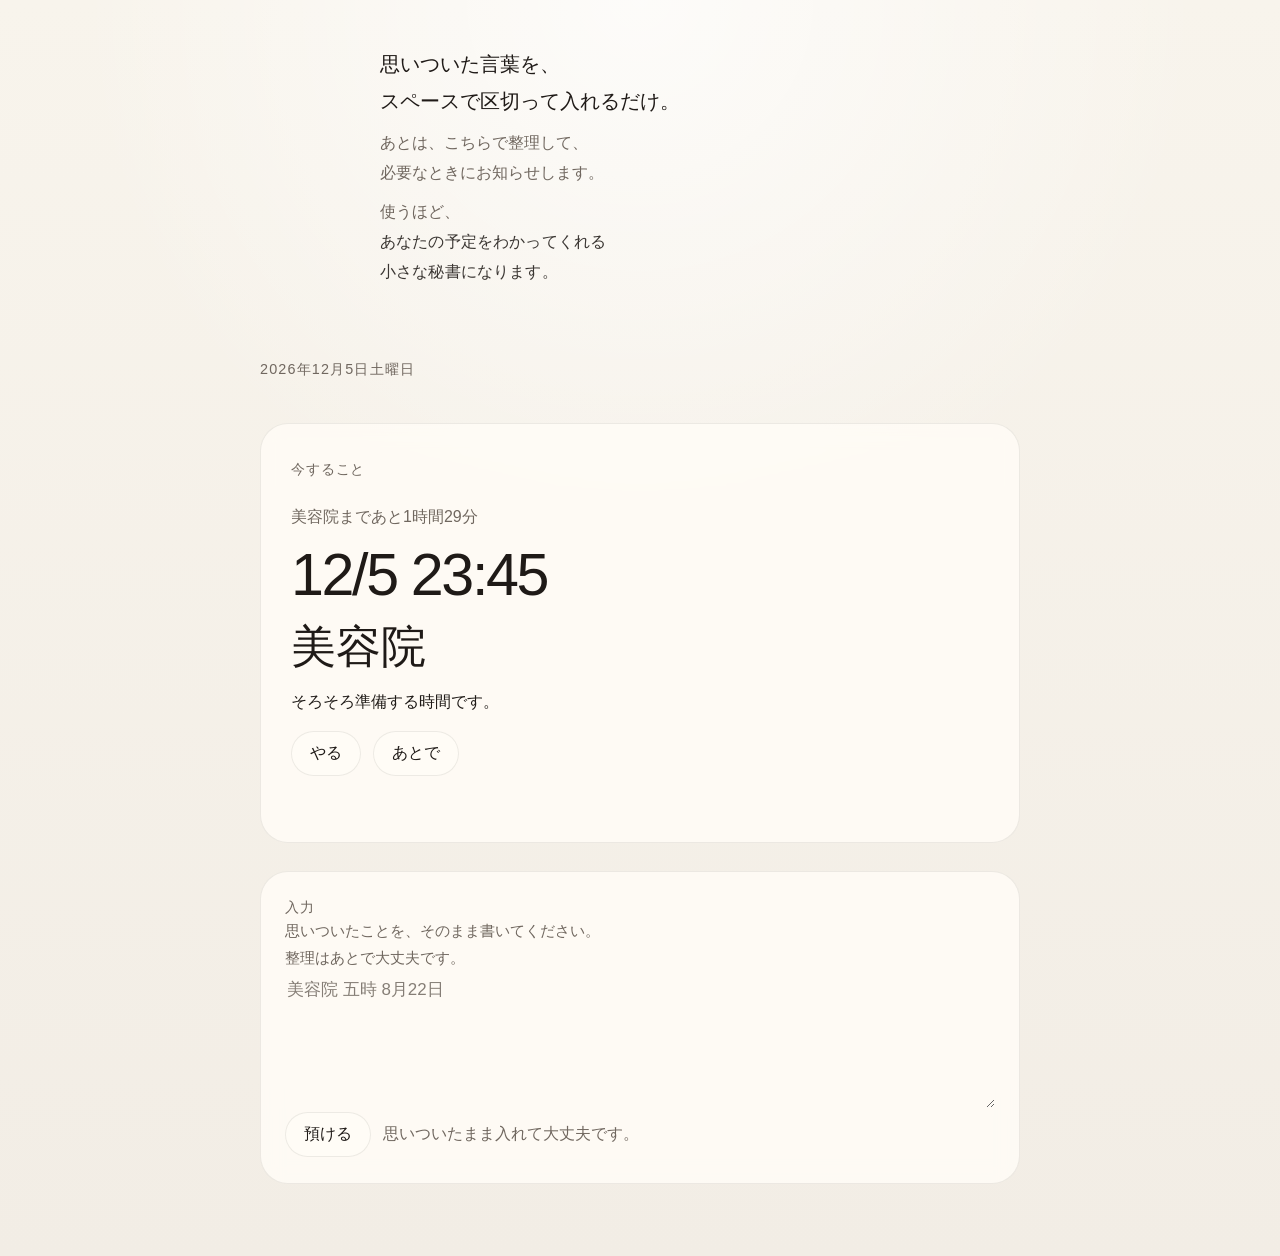
==== index.html @ 984e9892 "8/19todoapp1" ====
<!doctype html>
<html lang="ja">
  <head>
    <meta charset="UTF-8" />
    <meta name="viewport" content="width=device-width, initial-scale=1.0" />
    <title>Quiet Todo</title>
    <link rel="stylesheet" href="/style.css" />
  </head>
  <body>
    <div class="app-shell">
      <section id="hero-intro" class="hero-intro hero-intro-standalone"></section>

      <header class="top-date" id="top-date"></header>

      <main class="layout">
        <section class="hero" aria-labelledby="hero-heading">
          <p class="eyebrow" id="hero-heading">今すること</p>
          <div id="focus-card" class="focus-card"></div>
          <button id="later-toggle" class="subtle-link" type="button"></button>
        </section>

        <section class="panel input-panel" aria-labelledby="input-heading">
          <p class="eyebrow" id="input-heading">入力</p>
          <div id="input-guide" class="inline-guide"></div>
          <label class="sr-only" for="quick-input">Todo入力</label>
          <textarea
            id="quick-input"
            class="quiet-input"
            rows="4"
            placeholder="美容院 五時 8月22日"
          ></textarea>
          <div class="input-actions">
            <button id="create-task" class="text-button" type="button">預ける</button>
            <p class="subtle-status" id="input-status">思いついたまま入れて大丈夫です。</p>
          </div>
        </section>

        <section class="panel choice-panel is-hidden" id="choice-panel" aria-labelledby="choice-heading">
          <p class="eyebrow" id="choice-heading">どう扱いますか</p>
          <div id="choice-card" class="choice-card"></div>
        </section>

        <section class="panel later-panel is-hidden" id="later-panel" aria-labelledby="later-heading">
          <p class="eyebrow" id="later-heading">あとで見るもの</p>
          <div id="later-list" class="later-list"></div>
        </section>
      </main>
    </div>

    <template id="focus-template">
      <article class="task-card">
        <p class="task-kicker"></p>
        <div class="task-time"></div>
        <h1 class="task-title"></h1>
        <p class="task-copy"></p>
        <p class="inline-guide is-soft is-hidden"></p>
        <div class="task-actions"></div>
      </article>
    </template>

    <template id="choice-template">
      <article class="choice-item">
        <p class="task-kicker">新しく預かったこと</p>
        <h2 class="choice-title"></h2>
        <p class="task-copy"></p>
        <div class="inline-guide is-soft is-hidden" id="choice-guide"></div>
        <div class="task-actions">
          <button class="text-button" data-choice="now" type="button">今</button>
          <button class="text-button" data-choice="later" type="button">あとで</button>
          <button class="text-button" data-choice="soon" type="button">1分後に再表示</button>
        </div>
      </article>
    </template>

    <template id="later-item-template">
      <article class="later-item">
        <div>
          <p class="task-kicker"></p>
          <h2 class="later-title"></h2>
          <p class="record-meta"></p>
        </div>
        <button class="text-button" data-action="show-now" type="button">今見る</button>
      </article>
    </template>

    <script src="/app.js"></script>
  </body>
</html>
---- style.css ----
:root {
  --bg: #f5f1e9;
  --panel: rgba(255, 252, 246, 0.86);
  --panel-strong: rgba(255, 252, 246, 0.96);
  --text: #1f1a17;
  --muted: #70675f;
  --line: rgba(31, 26, 23, 0.08);
  --line-strong: rgba(31, 26, 23, 0.16);
  --danger: #8f5648;
  --radius: 28px;
  --content-width: 760px;
}

* {
  box-sizing: border-box;
}

html,
body {
  margin: 0;
  min-height: 100%;
  font-family: "Hiragino Sans", "Yu Gothic", "Noto Sans JP", sans-serif;
  background:
    radial-gradient(circle at top, rgba(255, 255, 255, 0.72), transparent 40%),
    linear-gradient(180deg, #f8f4ec 0%, #f2ede5 100%);
  color: var(--text);
}

body {
  display: flex;
  justify-content: center;
}

.app-shell {
  width: min(100%, 980px);
  padding: 28px 20px 72px;
}

.hero-intro-standalone {
  width: min(100%, 520px);
  margin: 18px auto 72px;
  justify-self: start;
}

.top-date {
  width: min(100%, var(--content-width));
  margin: 0 auto 44px;
  color: var(--muted);
  font-size: 0.9rem;
  letter-spacing: 0.08em;
}

.layout {
  width: min(100%, var(--content-width));
  margin: 0 auto;
  display: grid;
  gap: 28px;
}

.hero,
.panel {
  background: var(--panel);
  border: 1px solid var(--line);
  border-radius: var(--radius);
  backdrop-filter: blur(10px);
}

.hero {
  padding: 36px 30px 28px;
  min-height: 420px;
  display: grid;
  align-content: start;
  gap: 24px;
}

.panel {
  padding: 26px 24px;
}

.eyebrow {
  margin: 0;
  color: var(--muted);
  font-size: 0.88rem;
  letter-spacing: 0.06em;
}

.hero-intro {
  display: grid;
  gap: 8px;
  padding: 0;
}

.hero-intro p {
  margin: 0;
}

.hero-intro-main {
  font-size: clamp(1.05rem, 2.3vw, 1.28rem);
  line-height: 1.8;
}

.hero-intro-sub {
  color: var(--muted);
  line-height: 1.9;
  max-width: 30ch;
}

.hero-intro-emphasis {
  display: inline-block;
  color: rgba(31, 26, 23, 0.88);
  font-weight: 500;
  letter-spacing: 0.01em;
}

.focus-card,
.choice-card,
.later-list {
  display: grid;
  gap: 16px;
}

.task-card,
.choice-item,
.later-item {
  display: grid;
  gap: 14px;
}

.task-kicker,
.record-meta,
.subtle-status,
.inline-guide,
.subtle-link {
  margin: 0;
  color: var(--muted);
  line-height: 1.8;
}

.task-time {
  font-size: clamp(2.1rem, 7vw, 3.7rem);
  line-height: 1;
  letter-spacing: -0.04em;
}

.task-title,
.choice-title,
.later-title {
  margin: 0;
  font-weight: 500;
  line-height: 1.22;
}

.task-title {
  font-size: clamp(1.9rem, 5vw, 2.8rem);
}

.choice-title,
.later-title {
  font-size: 1.2rem;
}

.task-copy {
  margin: 0;
  line-height: 1.85;
  color: var(--text);
}

.inline-guide {
  font-size: 0.95rem;
}

.inline-guide.is-soft {
  color: var(--muted);
}

.task-actions,
.input-actions {
  display: flex;
  gap: 12px;
  flex-wrap: wrap;
  align-items: center;
}

.text-button,
.subtle-link {
  appearance: none;
  border: 1px solid var(--line);
  background: var(--panel-strong);
  color: var(--text);
  border-radius: 999px;
  padding: 11px 18px;
  font: inherit;
}

.text-button:hover,
.subtle-link:hover {
  border-color: var(--line-strong);
}

.subtle-link {
  justify-self: start;
  padding-inline: 0;
  border: none;
  background: transparent;
}

.quiet-input {
  width: 100%;
  min-height: 128px;
  resize: vertical;
  border: none;
  background: transparent;
  color: var(--text);
  font: inherit;
  font-size: 1.06rem;
  line-height: 1.95;
  outline: none;
}

.quiet-input::placeholder {
  color: rgba(112, 103, 95, 0.85);
}

.later-item + .later-item {
  border-top: 1px solid var(--line);
  padding-top: 18px;
}

.is-hidden {
  display: none;
}

.is-danger {
  color: var(--danger);
}

.sr-only {
  position: absolute;
  width: 1px;
  height: 1px;
  padding: 0;
  margin: -1px;
  overflow: hidden;
  clip: rect(0, 0, 0, 0);
  white-space: nowrap;
  border: 0;
}

@media (max-width: 640px) {
  .app-shell {
    padding-inline: 14px;
  }

  .hero-intro-standalone {
    margin: 12px auto 56px;
    width: min(100%, 420px);
  }

  .hero {
    min-height: 360px;
    padding: 28px 22px 24px;
  }

  .panel {
    padding: 22px 18px;
  }
}
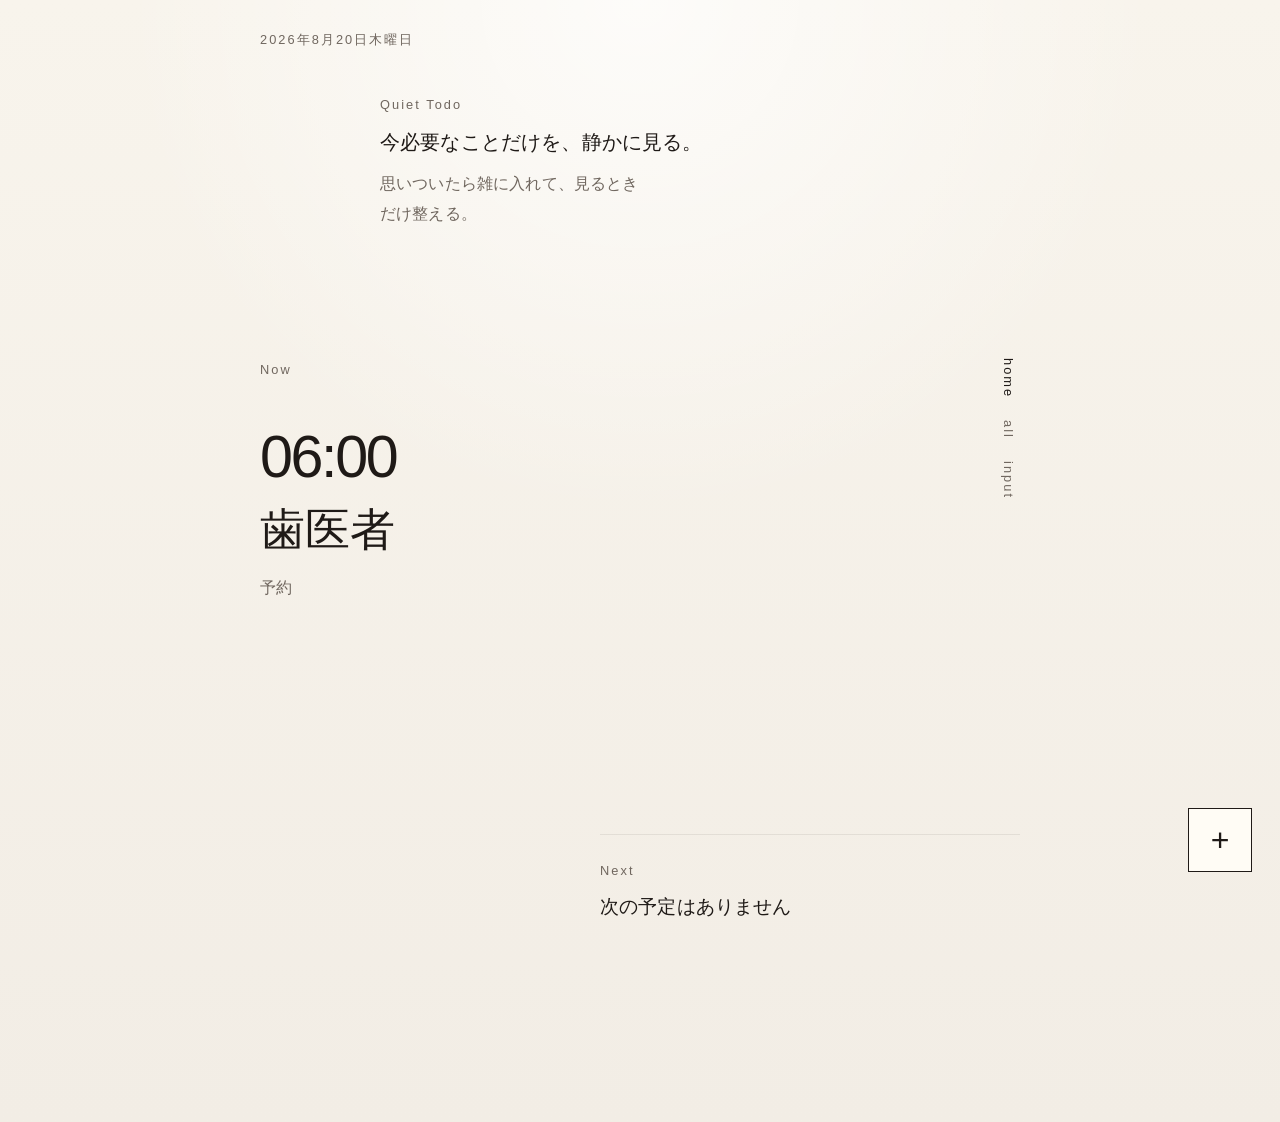
==== commit 456fcaab: "20260820update1" ====
--- a/index.html
+++ b/index.html
@@ -1,88 +1,204 @@
 <!doctype html>
 <html lang="ja">
-  <head>
-    <meta charset="UTF-8" />
-    <meta name="viewport" content="width=device-width, initial-scale=1.0" />
-    <title>Quiet Todo</title>
-    <link rel="stylesheet" href="/style.css" />
-  </head>
-  <body>
-    <div class="app-shell">
-      <section id="hero-intro" class="hero-intro hero-intro-standalone"></section>
-
-      <header class="top-date" id="top-date"></header>
-
-      <main class="layout">
-        <section class="hero" aria-labelledby="hero-heading">
-          <p class="eyebrow" id="hero-heading">今すること</p>
-          <div id="focus-card" class="focus-card"></div>
-          <button id="later-toggle" class="subtle-link" type="button"></button>
-        </section>
-
-        <section class="panel input-panel" aria-labelledby="input-heading">
-          <p class="eyebrow" id="input-heading">入力</p>
-          <div id="input-guide" class="inline-guide"></div>
-          <label class="sr-only" for="quick-input">Todo入力</label>
-          <textarea
-            id="quick-input"
-            class="quiet-input"
-            rows="4"
-            placeholder="美容院 五時 8月22日"
-          ></textarea>
-          <div class="input-actions">
-            <button id="create-task" class="text-button" type="button">預ける</button>
-            <p class="subtle-status" id="input-status">思いついたまま入れて大丈夫です。</p>
+
+<head>
+  <meta charset="UTF-8" />
+  <meta name="viewport" content="width=device-width, initial-scale=1.0" />
+  <title>Quiet Todo</title>
+  <link rel="stylesheet" href="/style.css" />
+</head>
+
+<body>
+  <div class="app-shell">
+    <header class="top-bar">
+      <p class="top-date" id="top-date"></p>
+      <div class="home-variant-switch" aria-label="&#12507;&#12540;&#12512;&#34920;&#31034;&#20999;&#12426;&#26367;&#12360;">
+        <button id="variant-a" class="variant-button" type="button" data-variant="A">A</button>
+        <button id="variant-b" class="variant-button" type="button" data-variant="B">B</button>
+      </div>
+    </header>
+
+    <main class="layout">
+      <section id="home-view" class="view-section">
+        <section id="home-pattern-a" class="home-pattern home-pattern-a" aria-labelledby="home-heading-a">
+          <section class="hero-intro hero-intro-standalone" aria-labelledby="hero-intro-heading">
+            <p class="section-mark" id="hero-intro-heading">Quiet Todo</p>
+            <div class="hero-intro-copy">
+              <p class="hero-intro-main">&#20170;&#24517;&#35201;&#12394;&#12371;&#12392;&#12384;&#12369;&#12434;&#12289;&#38745;&#12363;&#12395;&#35211;&#12427;&#12290;</p>
+              <p class="hero-intro-sub">&#24605;&#12356;&#12388;&#12356;&#12383;&#12425;&#38609;&#12395;&#20837;&#12428;&#12390;&#12289;&#35211;&#12427;&#12392;&#12365;&#12384;&#12369;&#25972;&#12360;&#12427;&#12290;</p>
+            </div>
+          </section>
+          <div class="spatial-frame home-flow">
+            <div class="flow-main">
+              <p class="section-mark" id="home-heading-a">Now</p>
+              <div id="focus-card-a" class="focus-card"></div>
+            </div>
+            <aside class="flow-side" aria-label="Home navigation">
+              <nav class="side-rail">
+                <span class="side-rail-item is-current">home</span>
+                <span class="side-rail-item">all</span>
+                <span class="side-rail-item">input</span>
+              </nav>
+            </aside>
           </div>
-        </section>
-
-        <section class="panel choice-panel is-hidden" id="choice-panel" aria-labelledby="choice-heading">
-          <p class="eyebrow" id="choice-heading">どう扱いますか</p>
-          <div id="choice-card" class="choice-card"></div>
-        </section>
-
-        <section class="panel later-panel is-hidden" id="later-panel" aria-labelledby="later-heading">
-          <p class="eyebrow" id="later-heading">あとで見るもの</p>
-          <div id="later-list" class="later-list"></div>
-        </section>
-      </main>
+          <section class="next-block" aria-labelledby="next-heading-a">
+            <p class="section-mark" id="next-heading-a">Next</p>
+            <div id="next-card-a" class="next-card"></div>
+          </section>
+        </section>
+
+        <section id="home-pattern-b" class="home-pattern home-pattern-b is-hidden" aria-labelledby="home-heading-b">
+          <div class="b-home-shell">
+            <aside class="b-home-left-rail" aria-hidden="true">
+              <div class="b-home-social">quiet todo</div>
+              <div class="b-home-copyright">2026 quiet todo</div>
+            </aside>
+            <section class="b-home-main">
+              <nav class="b-home-top-nav" aria-label="Home B navigation">
+                <span class="b-home-nav-item">home</span>
+                <span class="b-home-nav-item">all</span>
+                <span class="b-home-nav-item">input</span>
+              </nav>
+              <div class="b-home-focus-wrap">
+                <div id="focus-card-b" class="focus-card"></div>
+              </div>
+              <div class="b-home-next-wrap" aria-labelledby="home-heading-b">
+                <p class="section-mark" id="home-heading-b">Next</p>
+                <div id="next-card-b" class="next-card"></div>
+              </div>
+            </section>
+            <aside class="b-home-right-rail">
+              <div class="b-home-brand">H O M E</div>
+              <div class="b-home-subrail">
+                <span>now</span>
+                <span>next</span>
+              </div>
+            </aside>
+          </div>
+        </section>
+      </section>
+
+      <section id="all-view" class="view-section is-hidden" aria-labelledby="all-heading">
+        <div class="view-head">
+          <button id="back-from-all" class="subtle-link" type="button">&#25147;&#12427;</button>
+        </div>
+        <section class="all-stage">
+          <div class="all-stage-head">
+            <p class="section-mark" id="all-heading">&#12377;&#12409;&#12390;&#12434;&#35211;&#12427;</p>
+            <div class="sort-switch" id="sort-switch" aria-label="&#20006;&#12403;&#26367;&#12360;">
+              <button class="sort-button" type="button" data-sort="priority">&#20778;&#20808;&#38918;</button>
+              <button class="sort-button" type="button" data-sort="time">&#26178;&#38291;&#38918;</button>
+            </div>
+          </div>
+          <div id="all-list" class="all-list"></div>
+        </section>
+      </section>
+
+      <section id="schedule-view" class="view-section is-hidden" aria-labelledby="schedule-heading">
+        <div class="view-head">
+          <button id="back-from-schedule" class="subtle-link" type="button">&#25147;&#12427;</button>
+        </div>
+        <section class="entry-stage">
+          <p class="section-mark" id="schedule-heading">&#26032;&#12375;&#12356;&#20104;&#23450;</p>
+          <form id="schedule-form" class="entry-form">
+            <div class="entry-copy">
+              <p class="entry-copy-main">&#24605;&#12356;&#12388;&#12356;&#12383;&#12414;&#12414;&#12289;&#12473;&#12506;&#12540;&#12473;&#12391;&#12290;</p>
+              <p class="entry-copy-sub">Leave it here. We&apos;ll sort it.</p>
+            </div>
+            <label class="entry-label" for="schedule-raw">&#38609;&#12395;&#20837;&#21147;</label>
+            <textarea id="schedule-raw" class="entry-box" rows="6"
+              placeholder="&#27503;&#21307;&#32773; &#20104;&#32004; 15&#26178;"></textarea>
+            <p class="subtle-status" id="schedule-status"></p>
+            <button class="primary-button" type="submit">&#20445;&#23384;</button>
+          </form>
+        </section>
+      </section>
+
+      <section id="todo-view" class="view-section is-hidden" aria-labelledby="todo-heading">
+        <div class="view-head">
+          <button id="back-from-todo" class="subtle-link" type="button">&#25147;&#12427;</button>
+        </div>
+        <section class="entry-stage">
+          <p class="section-mark" id="todo-heading">&#12420;&#12427;&#12371;&#12392;&#12434;&#36861;&#21152;</p>
+          <form id="todo-form" class="entry-form">
+            <div class="entry-copy">
+              <p class="entry-copy-main">&#24605;&#12356;&#12388;&#12356;&#12383;&#12414;&#12414;&#12289;&#12473;&#12506;&#12540;&#12473;&#12391;&#12290;</p>
+              <p class="entry-copy-sub">Leave it here. We&apos;ll sort it.</p>
+            </div>
+            <label class="entry-label" for="todo-raw">&#38609;&#12395;&#20837;&#21147;</label>
+            <textarea id="todo-raw" class="entry-box" rows="6"
+              placeholder="&#35506;&#38988; &#25552;&#20986; &#37329;&#26332; &#20808;&#29983;"></textarea>
+            <p class="subtle-status" id="todo-status"></p>
+            <button class="primary-button" type="submit">&#20445;&#23384;</button>
+          </form>
+        </section>
+      </section>
+
+      <section id="memo-view" class="view-section is-hidden" aria-labelledby="memo-heading">
+        <div class="view-head">
+          <button id="back-from-memo" class="subtle-link" type="button">&#25147;&#12427;</button>
+        </div>
+        <section class="entry-stage">
+          <p class="section-mark" id="memo-heading">&#12513;&#12514;</p>
+          <form id="memo-form" class="entry-form">
+            <div class="entry-copy">
+              <p class="entry-copy-main">&#24605;&#12356;&#12388;&#12356;&#12383;&#12414;&#12414;&#12289;&#12473;&#12506;&#12540;&#12473;&#12391;&#12290;</p>
+              <p class="entry-copy-sub">Leave it here. We&apos;ll sort it.</p>
+            </div>
+            <label class="entry-label" for="memo-raw">&#38609;&#12395;&#20837;&#21147;</label>
+            <textarea id="memo-raw" class="entry-box" rows="6"
+              placeholder="&#38738;&#26862;&#30476;&#31435;&#32654;&#34899;&#39208; &#23637;&#31034;"></textarea>
+            <p class="subtle-status" id="memo-status"></p>
+            <button class="primary-button" type="submit">&#20445;&#23384;</button>
+          </form>
+        </section>
+      </section>
+    </main>
+  </div>
+
+  <div class="fab-wrap">
+    <div id="fab-menu" class="fab-menu is-hidden" role="menu" aria-label="&#36861;&#21152;&#12513;&#12491;&#12517;&#12540;">
+      <button class="fab-menu-item" type="button" data-open-view="schedule">&#26032;&#12375;&#12356;&#20104;&#23450;</button>
+      <button class="fab-menu-item" type="button" data-open-view="todo">&#12420;&#12427;&#12371;&#12392;&#12434;&#36861;&#21152;</button>
+      <button class="fab-menu-item" type="button" data-open-view="memo">&#12513;&#12514;</button>
+      <button class="fab-menu-item" type="button" data-open-view="all">&#12377;&#12409;&#12390;&#12434;&#35211;&#12427;</button>
     </div>
-
-    <template id="focus-template">
-      <article class="task-card">
-        <p class="task-kicker"></p>
-        <div class="task-time"></div>
-        <h1 class="task-title"></h1>
-        <p class="task-copy"></p>
-        <p class="inline-guide is-soft is-hidden"></p>
-        <div class="task-actions"></div>
-      </article>
-    </template>
-
-    <template id="choice-template">
-      <article class="choice-item">
-        <p class="task-kicker">新しく預かったこと</p>
-        <h2 class="choice-title"></h2>
-        <p class="task-copy"></p>
-        <div class="inline-guide is-soft is-hidden" id="choice-guide"></div>
-        <div class="task-actions">
-          <button class="text-button" data-choice="now" type="button">今</button>
-          <button class="text-button" data-choice="later" type="button">あとで</button>
-          <button class="text-button" data-choice="soon" type="button">1分後に再表示</button>
-        </div>
-      </article>
-    </template>
-
-    <template id="later-item-template">
-      <article class="later-item">
-        <div>
-          <p class="task-kicker"></p>
-          <h2 class="later-title"></h2>
-          <p class="record-meta"></p>
-        </div>
-        <button class="text-button" data-action="show-now" type="button">今見る</button>
-      </article>
-    </template>
-
-    <script src="/app.js"></script>
-  </body>
+    <button id="fab-button" class="fab-button" type="button" aria-expanded="false" aria-controls="fab-menu">+</button>
+  </div>
+
+  <template id="focus-template-a">
+    <article class="focus-article focus-article-a">
+      <p class="focus-time"></p>
+      <h1 class="focus-title"></h1>
+      <p class="focus-support"></p>
+    </article>
+  </template>
+
+  <template id="focus-template-b">
+    <article class="focus-article focus-article-b">
+      <p class="focus-time"></p>
+      <h1 class="focus-title"></h1>
+      <p class="focus-support"></p>
+    </article>
+  </template>
+
+  <template id="next-template">
+    <article class="next-article">
+      <p class="next-time"></p>
+      <h2 class="next-title"></h2>
+      <p class="next-support"></p>
+    </article>
+  </template>
+
+  <template id="all-item-template">
+    <article class="all-item">
+      <p class="all-time"></p>
+      <h2 class="all-title"></h2>
+      <p class="all-support"></p>
+    </article>
+  </template>
+
+  <script src="/app.js"></script>
+</body>
+
 </html>
--- a/style.css
+++ b/style.css
@@ -1,14 +1,45 @@
 :root {
-  --bg: #f5f1e9;
-  --panel: rgba(255, 252, 246, 0.86);
-  --panel-strong: rgba(255, 252, 246, 0.96);
-  --text: #1f1a17;
-  --muted: #70675f;
-  --line: rgba(31, 26, 23, 0.08);
-  --line-strong: rgba(31, 26, 23, 0.16);
-  --danger: #8f5648;
-  --radius: 28px;
+  --color-bg: #f5f1e9;
+  --color-bg-grad-top: #f8f4ec;
+  --color-bg-grad-bottom: #f2ede5;
+  --color-surface: rgba(255, 252, 246, 0.8);
+  --color-surface-strong: rgba(255, 252, 246, 0.96);
+  --color-text: #1f1a17;
+  --color-muted: #70675f;
+  --color-line: rgba(31, 26, 23, 0.08);
+  --color-line-strong: rgba(31, 26, 23, 0.16);
+
+  --font-family-base: "Hiragino Sans", "Yu Gothic", "YuGothic", "Noto Sans JP", sans-serif;
+  --font-weight-regular: 400;
+  --font-weight-medium: 500;
+  --line-height-tight: 1.22;
+  --line-height-base: 1.8;
+  --line-height-relaxed: 1.95;
+  --letter-spacing-tight: -0.04em;
+  --letter-spacing-base: 0.01em;
+  --letter-spacing-wide: 0.08em;
+  --letter-spacing-caps: 0.16em;
+
+  --space-2: 8px;
+  --space-3: 12px;
+  --space-4: 16px;
+  --space-5: 20px;
+  --space-6: 24px;
+  --space-7: 28px;
+  --space-8: 36px;
+  --space-10: 56px;
+  --space-12: 72px;
+
+  --text-xs: 0.8rem;
+  --text-sm: 0.9rem;
+  --text-base: 1rem;
+  --text-lg: 1.08rem;
+  --text-xl: 1.2rem;
+  --text-hero: clamp(1.9rem, 5vw, 2.8rem);
+  --text-time: clamp(2.1rem, 7vw, 3.7rem);
+
   --content-width: 760px;
+  --shell-width: 980px;
 }
 
 * {
@@ -19,11 +50,19 @@
 body {
   margin: 0;
   min-height: 100%;
-  font-family: "Hiragino Sans", "Yu Gothic", "Noto Sans JP", sans-serif;
+  font-family: var(--font-family-base);
+  font-weight: var(--font-weight-regular);
+  line-height: var(--line-height-base);
+  letter-spacing: var(--letter-spacing-base);
   background:
     radial-gradient(circle at top, rgba(255, 255, 255, 0.72), transparent 40%),
-    linear-gradient(180deg, #f8f4ec 0%, #f2ede5 100%);
-  color: var(--text);
+    linear-gradient(180deg, var(--color-bg-grad-top) 0%, var(--color-bg-grad-bottom) 100%);
+  color: var(--color-text);
+}
+
+html[data-home-variant="B"],
+body[data-home-variant="B"] {
+  background: #ffffff;
 }
 
 body {
@@ -31,63 +70,170 @@
   justify-content: center;
 }
 
+button,
+input,
+textarea {
+  font: inherit;
+}
+
 .app-shell {
-  width: min(100%, 980px);
-  padding: 28px 20px 72px;
+  width: min(100%, var(--shell-width));
+  padding: var(--space-7) var(--space-5) 120px;
+}
+
+.app-shell[data-home-variant="B"] {
+  width: 100%;
+  max-width: none;
+  padding: 18px 26px 42px;
+  background: #ffffff;
+}
+
+.top-bar,
+.layout {
+  width: min(100%, var(--content-width));
+  margin-inline: auto;
+}
+
+.app-shell[data-home-variant="B"] .top-bar,
+.app-shell[data-home-variant="B"] .layout {
+  width: 100%;
+  max-width: none;
+  margin: 0;
+}
+
+.top-bar {
+  display: flex;
+  justify-content: space-between;
+  align-items: center;
+  gap: var(--space-4);
+  margin-bottom: var(--space-6);
+}
+
+.app-shell[data-home-variant="B"] .top-bar {
+  align-items: flex-start;
+  margin-bottom: 0;
+  padding: 10px 8px 0;
+}
+
+.top-date,
+.section-mark,
+.entry-label,
+.subtle-status,
+.subtle-link,
+.next-support,
+.all-support,
+.all-empty,
+.side-rail-item {
+  margin: 0;
+  color: var(--color-muted);
+}
+
+.top-date,
+.section-mark,
+.entry-label,
+.side-rail-item {
+  font-size: var(--text-xs);
+  letter-spacing: var(--letter-spacing-caps);
+}
+
+.app-shell[data-home-variant="B"] .top-date {
+  color: #6f6f6f;
+  font-size: 0.88rem;
+  letter-spacing: 0.18em;
+  padding-left: 10vw;
+}
+
+.home-variant-switch,
+.sort-switch {
+  display: flex;
+  gap: 4px;
+  align-items: center;
+  border: 1px solid var(--color-line);
+  padding: 3px;
+  background: rgba(255, 255, 255, 0.44);
+}
+
+.home-variant-switch {
+  display: none;
+}
+
+.home-variant-switch.is-dev-visible {
+  display: flex;
+}
+
+.app-shell[data-home-variant="B"] .home-variant-switch {
+  border: none;
+  padding: 0;
+  background: transparent;
+  gap: 26px;
+  align-self: start;
+  margin-top: 4px;
+  margin-right: 4px;
+}
+
+.app-shell[data-home-variant="B"] .variant-button {
+  min-width: 0;
+  padding: 0;
+  color: #8a8a8a;
+  border-bottom: 1px solid transparent;
+  letter-spacing: 0.18em;
+  font-size: 0.94rem;
+}
+
+.app-shell[data-home-variant="B"] .variant-button.is-active {
+  color: #111111;
+  border-bottom-color: #111111;
+}
+
+.variant-button,
+.sort-button,
+.primary-button,
+.subtle-link,
+.fab-menu-item,
+.fab-button {
+  appearance: none;
+  border: none;
+  background: transparent;
+  color: inherit;
+  font: inherit;
+}
+
+.variant-button,
+.sort-button {
+  min-width: 52px;
+  padding: var(--space-2) var(--space-3);
+  color: var(--color-muted);
+}
+
+.variant-button.is-active,
+.sort-button.is-active {
+  color: var(--color-text);
+  border-bottom: 1px solid var(--color-text);
+}
+
+.view-section {
+  min-height: calc(100vh - 140px);
+}
+
+.app-shell[data-home-variant="B"] .view-section {
+  min-height: calc(100vh - 70px);
 }
 
 .hero-intro-standalone {
   width: min(100%, 520px);
-  margin: 18px auto 72px;
+  margin: 18px auto var(--space-12);
   justify-self: start;
 }
 
-.top-date {
-  width: min(100%, var(--content-width));
-  margin: 0 auto 44px;
-  color: var(--muted);
-  font-size: 0.9rem;
-  letter-spacing: 0.08em;
-}
-
-.layout {
-  width: min(100%, var(--content-width));
-  margin: 0 auto;
-  display: grid;
-  gap: 28px;
-}
-
-.hero,
-.panel {
-  background: var(--panel);
-  border: 1px solid var(--line);
-  border-radius: var(--radius);
-  backdrop-filter: blur(10px);
-}
-
-.hero {
-  padding: 36px 30px 28px;
-  min-height: 420px;
-  display: grid;
-  align-content: start;
-  gap: 24px;
-}
-
-.panel {
-  padding: 26px 24px;
-}
-
-.eyebrow {
-  margin: 0;
-  color: var(--muted);
-  font-size: 0.88rem;
-  letter-spacing: 0.06em;
-}
-
 .hero-intro {
   display: grid;
-  gap: 8px;
+  gap: var(--space-2);
   padding: 0;
+}
+
+.hero-intro-copy {
+  display: grid;
+  gap: var(--space-2);
 }
 
 .hero-intro p {
@@ -96,159 +242,596 @@
 
 .hero-intro-main {
   font-size: clamp(1.05rem, 2.3vw, 1.28rem);
-  line-height: 1.8;
+  line-height: var(--line-height-base);
 }
 
 .hero-intro-sub {
-  color: var(--muted);
+  color: var(--color-muted);
   line-height: 1.9;
   max-width: 30ch;
 }
 
-.hero-intro-emphasis {
-  display: inline-block;
-  color: rgba(31, 26, 23, 0.88);
-  font-weight: 500;
-  letter-spacing: 0.01em;
-}
-
-.focus-card,
-.choice-card,
-.later-list {
-  display: grid;
-  gap: 16px;
-}
-
-.task-card,
-.choice-item,
-.later-item {
-  display: grid;
-  gap: 14px;
-}
-
-.task-kicker,
-.record-meta,
-.subtle-status,
-.inline-guide,
+.home-pattern-a {
+  display: grid;
+  gap: var(--space-10);
+}
+
+.home-flow {
+  display: grid;
+  grid-template-columns: minmax(0, 1fr) 72px;
+  align-items: start;
+  gap: var(--space-6);
+}
+
+.spatial-frame {
+  min-height: 420px;
+  display: grid;
+  align-content: start;
+  gap: var(--space-6);
+}
+
+.flow-main {
+  display: grid;
+  gap: var(--space-6);
+}
+
+.flow-side {
+  display: flex;
+  justify-content: flex-end;
+}
+
+.side-rail {
+  writing-mode: vertical-rl;
+  display: flex;
+  gap: 22px;
+}
+
+.side-rail-item {
+  text-transform: lowercase;
+}
+
+.side-rail-item.is-current {
+  color: var(--color-text);
+}
+
+.next-block {
+  width: min(100%, 420px);
+  margin-left: auto;
+  padding-top: var(--space-6);
+  border-top: 1px solid var(--color-line);
+}
+
+.home-pattern-b {
+  min-height: calc(100vh - 180px);
+  display: grid;
+  align-items: stretch;
+}
+
+.b-home-shell {
+  min-height: calc(100vh - 78px);
+  display: grid;
+  grid-template-columns: 84px minmax(0, 1fr) 92px;
+  column-gap: 18px;
+  background: #ffffff;
+}
+
+.b-home-left-rail,
+.b-home-right-rail {
+  display: flex;
+  flex-direction: column;
+  justify-content: space-between;
+  color: #8f8f8f;
+  font-size: var(--text-xs);
+  letter-spacing: var(--letter-spacing-caps);
+}
+
+.b-home-left-rail {
+  padding-top: 28vh;
+}
+
+.b-home-copyright {
+  writing-mode: vertical-rl;
+}
+
+.b-home-main {
+  min-height: 100%;
+  display: grid;
+  grid-template-columns: minmax(220px, 32vw) minmax(260px, 1fr) minmax(180px, 24vw);
+  grid-template-rows: auto minmax(320px, 1fr) auto;
+  row-gap: 10vh;
+  column-gap: 2vw;
+}
+
+.b-home-top-nav {
+  display: contents;
+}
+
+.b-home-top-nav .b-home-nav-item {
+  writing-mode: vertical-rl;
+  justify-self: end;
+  align-self: start;
+  color: #111111;
+  font-size: 0.88rem;
+  letter-spacing: 0.18em;
+  font-weight: 400;
+}
+
+.b-home-top-nav .b-home-nav-item:nth-child(1) { grid-column: 1; margin-top: 6vh; }
+.b-home-top-nav .b-home-nav-item:nth-child(2) { grid-column: 2; justify-self: center; margin-top: 2vh; }
+.b-home-top-nav .b-home-nav-item:nth-child(3) { grid-column: 3; justify-self: start; margin-top: 8vh; }
+
+.b-home-focus-wrap {
+  display: grid;
+  align-items: center;
+  min-height: 0;
+  padding-left: 0;
+  justify-items: start;
+  grid-column: 2;
+  grid-row: 2;
+}
+
+.b-home-next-wrap {
+  width: min(100%, 300px);
+  justify-self: start;
+  display: grid;
+  gap: 8px;
+  padding-left: 0;
+  margin-top: 0;
+  grid-column: 1;
+  grid-row: 3;
+  align-self: end;
+  padding-left: 10vw;
+}
+
+.b-home-right-rail {
+  align-items: flex-end;
+  padding-top: 8px;
+}
+
+.b-home-brand,
+.b-home-subrail {
+  writing-mode: vertical-rl;
+}
+
+.b-home-brand {
+  color: #111111;
+  letter-spacing: 0.22em;
+  font-size: 0.8rem;
+  font-weight: 300;
+  margin-top: 56px;
+}
+
+.b-home-subrail {
+  display: flex;
+  gap: 34px;
+  color: #8f8f8f;
+}
+
+.focus-card {
+  min-height: 220px;
+  display: grid;
+  align-items: center;
+}
+
+.focus-article,
+.next-article,
+.all-item {
+  display: grid;
+}
+
+.focus-article-a {
+  gap: var(--space-4);
+  max-width: 520px;
+}
+
+.focus-article-b {
+  gap: 20px;
+  width: min(100%, 520px);
+  text-align: left;
+}
+
+.focus-time,
+.all-time {
+  margin: 0;
+  font-size: var(--text-time);
+  line-height: 1;
+  letter-spacing: var(--letter-spacing-tight);
+}
+
+.focus-title {
+  margin: 0;
+  font-size: var(--text-hero);
+  line-height: var(--line-height-tight);
+  font-weight: var(--font-weight-medium);
+}
+
+.app-shell[data-home-variant="B"] .focus-article-b .focus-time {
+  font-size: clamp(2.6rem, 7vw, 5rem);
+  letter-spacing: -0.06em;
+  font-weight: 400;
+  color: #111111;
+  justify-self: start;
+}
+
+.app-shell[data-home-variant="B"] .focus-article-b .focus-title {
+  font-size: clamp(1.85rem, 4vw, 2.8rem);
+  line-height: 1.72;
+  letter-spacing: 0.14em;
+  font-weight: 400;
+  color: #111111;
+  max-width: 12ch;
+  margin-left: 3.2vw;
+}
+
+.app-shell[data-home-variant="B"] .focus-article-b .focus-support {
+  font-size: 0.92rem;
+  line-height: 2.2;
+  letter-spacing: 0.16em;
+  color: #8f8f8f;
+  padding-left: 7vw;
+  margin-top: 3vh;
+}
+
+.focus-support,
+.next-time,
+.next-title {
+  margin: 0;
+}
+
+.focus-support {
+  color: var(--color-muted);
+  font-size: var(--text-base);
+  line-height: 1.85;
+  white-space: pre-line;
+}
+
+.next-card {
+  min-height: 120px;
+}
+
+.next-article {
+  gap: 10px;
+}
+
+.next-time {
+  font-size: 0.84rem;
+  letter-spacing: var(--letter-spacing-caps);
+  color: var(--color-muted);
+}
+
+.next-title,
+.all-title {
+  font-size: var(--text-xl);
+  line-height: 1.6;
+  font-weight: var(--font-weight-medium);
+}
+
+.next-support,
+.all-support {
+  font-size: 0.95rem;
+  line-height: var(--line-height-base);
+  white-space: pre-line;
+}
+
+.view-head {
+  margin-bottom: 18px;
+}
+
 .subtle-link {
+  padding: 6px 0;
+}
+
+.all-stage {
+  background: var(--color-surface);
+  border: 1px solid var(--color-line);
+  padding: 30px 28px;
+  backdrop-filter: blur(8px);
+}
+
+.app-shell[data-home-variant="B"] .all-stage {
+  background: transparent;
+  border: none;
+  padding: 0 0 0 10vw;
+  backdrop-filter: none;
+}
+
+.all-stage-head {
+  display: flex;
+  justify-content: space-between;
+  align-items: center;
+  gap: 18px;
+  margin-bottom: 30px;
+}
+
+.app-shell[data-home-variant="B"] .all-stage-head {
+  margin-bottom: 84px;
+  align-items: baseline;
+}
+
+.app-shell[data-home-variant="B"] .sort-switch {
+  border: none;
+  padding: 0;
+  background: transparent;
+  gap: 22px;
+}
+
+.app-shell[data-home-variant="B"] .sort-button {
+  min-width: 0;
+  padding: 0;
+  border-bottom: 1px solid transparent;
+  letter-spacing: 0.14em;
+  font-size: 0.88rem;
+  color: #8f8f8f;
+}
+
+.app-shell[data-home-variant="B"] .sort-button.is-active {
+  color: #111111;
+  border-bottom-color: #111111;
+}
+
+.all-list {
+  display: grid;
+  gap: 0;
+}
+
+.all-item {
+  gap: 12px;
+  padding: 24px 0;
+  border-top: 1px solid var(--color-line);
+}
+
+.app-shell[data-home-variant="B"] .all-item {
+  grid-template-columns: 120px 120px minmax(0, 1fr);
+  gap: 12px 34px;
+  align-items: start;
+  padding: 26px 0 42px;
+  border-top: none;
+}
+
+.all-item:first-child {
+  border-top: none;
+  padding-top: 0;
+}
+
+.all-time {
+  font-size: clamp(1.5rem, 3vw, 2.2rem);
+}
+
+.all-title {
   margin: 0;
-  color: var(--muted);
-  line-height: 1.8;
-}
-
-.task-time {
-  font-size: clamp(2.1rem, 7vw, 3.7rem);
-  line-height: 1;
-  letter-spacing: -0.04em;
-}
-
-.task-title,
-.choice-title,
-.later-title {
+}
+
+.app-shell[data-home-variant="B"] .all-title,
+.app-shell[data-home-variant="B"] .all-support {
+  grid-column: 3;
+}
+
+.app-shell[data-home-variant="B"] .all-time {
+  font-size: 0.98rem;
+  line-height: 2.1;
+  letter-spacing: 0.18em;
+  color: #111111;
+}
+
+.app-shell[data-home-variant="B"] .all-item::before {
+  content: "";
+  grid-column: 1 / -1;
+  display: block;
+  height: 1px;
+  background: rgba(17, 17, 17, 0.08);
+  margin-bottom: 10px;
+}
+
+.app-shell[data-home-variant="B"] .all-item:first-child::before {
+  display: none;
+}
+
+.app-shell[data-home-variant="B"] .all-title {
+  font-size: 0.98rem;
+  line-height: 2.2;
+  letter-spacing: 0.14em;
+  font-weight: 400;
+  color: #111111;
+}
+
+.app-shell[data-home-variant="B"] .all-support:empty {
+  display: none;
+}
+
+.app-shell[data-home-variant="B"] .all-support {
+  font-size: 0.9rem;
+  line-height: 2.2;
+  letter-spacing: 0.1em;
+  color: #8f8f8f;
+}
+
+.entry-stage {
+  min-height: 72vh;
+  padding-top: var(--space-10);
+}
+
+.app-shell[data-home-variant="B"] .entry-stage {
+  min-height: calc(100vh - 90px);
+  padding-top: 18vh;
+  background: #ffffff;
+}
+
+.entry-form {
+  margin-top: var(--space-7);
+  padding: min(10vw, var(--space-12));
+  background: var(--color-surface);
+  border: 1px solid var(--color-line);
+  display: grid;
+  gap: var(--space-4);
+  backdrop-filter: blur(8px);
+}
+
+.app-shell[data-home-variant="B"] .entry-form {
+  max-width: 760px;
+  margin-inline: auto;
+  background: transparent;
+  border: none;
+  padding: 0;
+  gap: 30px;
+  backdrop-filter: none;
+  padding-left: 10vw;
+}
+
+.entry-copy {
+  display: grid;
+  gap: 8px;
+}
+
+.entry-copy-main,
+.entry-copy-sub {
   margin: 0;
-  font-weight: 500;
-  line-height: 1.22;
-}
-
-.task-title {
-  font-size: clamp(1.9rem, 5vw, 2.8rem);
-}
-
-.choice-title,
-.later-title {
-  font-size: 1.2rem;
-}
-
-.task-copy {
-  margin: 0;
-  line-height: 1.85;
-  color: var(--text);
-}
-
-.inline-guide {
-  font-size: 0.95rem;
-}
-
-.inline-guide.is-soft {
-  color: var(--muted);
-}
-
-.task-actions,
-.input-actions {
-  display: flex;
+}
+
+.entry-copy-sub {
+  color: var(--color-muted);
+}
+
+.app-shell[data-home-variant="B"] .entry-copy {
+  width: min(100%, 420px);
+  gap: 10px;
+}
+
+.app-shell[data-home-variant="B"] .entry-copy-main {
+  font-size: 1rem;
+  line-height: 1.9;
+  letter-spacing: 0.14em;
+  color: #111111;
+}
+
+.app-shell[data-home-variant="B"] .entry-copy-sub {
+  font-size: 0.84rem;
+  line-height: 1.9;
+  letter-spacing: 0.12em;
+  color: #8f8f8f;
+}
+
+.entry-box {
+  width: 100%;
+  min-height: 220px;
+  border: 1px solid var(--color-text);
+  background: #fff;
+  color: var(--color-text);
+  font-size: 1.06rem;
+  line-height: var(--line-height-relaxed);
+  padding: 22px 24px;
+  resize: vertical;
+  outline: none;
+}
+
+.app-shell[data-home-variant="B"] .entry-box {
+  min-height: 260px;
+  padding: 26px 28px;
+  background: #ffffff;
+  border: 1px solid rgba(17, 17, 17, 0.78);
+  border-radius: 0;
+  box-shadow: none;
+}
+
+.app-shell[data-home-variant="B"] .entry-label {
+  letter-spacing: 0.18em;
+}
+
+.app-shell[data-home-variant="B"] .subtle-status {
+  color: #8f8f8f;
+}
+
+.entry-box::placeholder {
+  color: var(--color-muted);
+}
+
+.subtle-status {
+  min-height: 1.7em;
+  font-size: 0.92rem;
+}
+
+.primary-button {
+  width: fit-content;
+  padding: 10px 0;
+  border-bottom: 1px solid var(--color-text);
+  color: var(--color-text);
+}
+
+.fab-wrap {
+  position: fixed;
+  right: 28px;
+  bottom: 28px;
+  display: grid;
+  justify-items: end;
   gap: 12px;
-  flex-wrap: wrap;
-  align-items: center;
-}
-
-.text-button,
-.subtle-link {
-  appearance: none;
-  border: 1px solid var(--line);
-  background: var(--panel-strong);
-  color: var(--text);
-  border-radius: 999px;
-  padding: 11px 18px;
-  font: inherit;
-}
-
-.text-button:hover,
-.subtle-link:hover {
-  border-color: var(--line-strong);
-}
-
-.subtle-link {
-  justify-self: start;
-  padding-inline: 0;
+}
+
+.app-shell[data-home-variant="B"] .fab-wrap {
+  right: 26px;
+  bottom: 30px;
+  gap: 22px;
+}
+
+.fab-menu {
+  display: grid;
+  gap: 10px;
+}
+
+.fab-menu-item {
+  min-width: 184px;
+  padding: 13px 16px;
+  text-align: left;
+  background: var(--color-surface-strong);
+  border: 1px solid var(--color-line);
+}
+
+.app-shell[data-home-variant="B"] .fab-menu {
+  justify-items: end;
+}
+
+.app-shell[data-home-variant="B"] .fab-menu-item {
+  min-width: 0;
+  padding: 4px 0;
   border: none;
   background: transparent;
-}
-
-.quiet-input {
-  width: 100%;
-  min-height: 128px;
-  resize: vertical;
+  text-align: right;
+  letter-spacing: 0.12em;
+  color: #111111;
+}
+
+.fab-button {
+  width: 64px;
+  height: 64px;
+  border: 1px solid var(--color-text);
+  background: var(--color-surface-strong);
+  color: var(--color-text);
+  font-size: 2rem;
+  line-height: 1;
+}
+
+.app-shell[data-home-variant="B"] .fab-button {
+  width: auto;
+  height: auto;
   border: none;
   background: transparent;
-  color: var(--text);
-  font: inherit;
-  font-size: 1.06rem;
-  line-height: 1.95;
-  outline: none;
-}
-
-.quiet-input::placeholder {
-  color: rgba(112, 103, 95, 0.85);
-}
-
-.later-item + .later-item {
-  border-top: 1px solid var(--line);
-  padding-top: 18px;
+  font-size: 0.92rem;
+  color: #111111;
+  padding: 0;
+  line-height: 1;
 }
 
 .is-hidden {
   display: none;
 }
 
-.is-danger {
-  color: var(--danger);
-}
-
-.sr-only {
-  position: absolute;
-  width: 1px;
-  height: 1px;
-  padding: 0;
-  margin: -1px;
-  overflow: hidden;
-  clip: rect(0, 0, 0, 0);
-  white-space: nowrap;
-  border: 0;
-}
-
-@media (max-width: 640px) {
+@media (max-width: 720px) {
   .app-shell {
-    padding-inline: 14px;
+    padding: 18px 14px 100px;
+  }
+
+  .top-bar,
+  .all-stage-head {
+    display: grid;
+    justify-content: stretch;
   }
 
   .hero-intro-standalone {
@@ -256,12 +839,108 @@
     width: min(100%, 420px);
   }
 
-  .hero {
-    min-height: 360px;
-    padding: 28px 22px 24px;
-  }
-
-  .panel {
-    padding: 22px 18px;
-  }
-}
+  .home-flow {
+    grid-template-columns: 1fr;
+  }
+
+  .flow-side {
+    justify-content: flex-start;
+  }
+
+  .side-rail {
+    writing-mode: horizontal-tb;
+    gap: 16px;
+  }
+
+  .next-block {
+    width: 100%;
+    margin-left: 0;
+  }
+
+  .b-home-shell {
+    grid-template-columns: 1fr;
+    row-gap: 36px;
+  }
+
+  .b-home-left-rail,
+  .b-home-right-rail {
+    display: none;
+  }
+
+  .b-home-main {
+    grid-template-columns: 1fr;
+    grid-template-rows: auto auto auto;
+    row-gap: 9vh;
+  }
+
+  .b-home-top-nav {
+    display: flex;
+    gap: 22px;
+    flex-wrap: wrap;
+    justify-content: flex-start;
+  }
+
+  .b-home-top-nav .b-home-nav-item {
+    writing-mode: horizontal-tb;
+    margin-top: 0;
+  }
+
+  .b-home-next-wrap {
+    width: 100%;
+    grid-column: 1;
+    grid-row: auto;
+    padding-left: 0;
+    margin-top: 0;
+  }
+
+  .b-home-focus-wrap {
+    grid-column: 1;
+    grid-row: auto;
+  }
+
+  .focus-time,
+  .all-time {
+    font-size: clamp(1.8rem, 12vw, 3.2rem);
+  }
+
+  .all-stage {
+    padding: 24px 18px;
+  }
+
+  .app-shell[data-home-variant="B"] .all-stage {
+    padding: 10px 0 0;
+  }
+
+  .app-shell[data-home-variant="B"] .all-item {
+    grid-template-columns: 1fr;
+    gap: 8px;
+  }
+
+  .app-shell[data-home-variant="B"] .all-title,
+  .app-shell[data-home-variant="B"] .all-support {
+    grid-column: auto;
+  }
+
+  .app-shell[data-home-variant="B"] .all-item::before {
+    grid-column: 1;
+  }
+
+  .entry-form {
+    padding: 28px 20px;
+  }
+
+  .app-shell[data-home-variant="B"] .entry-form {
+    padding: 0;
+    padding-left: 0;
+  }
+
+  .entry-box {
+    min-height: 180px;
+    padding: 18px;
+  }
+
+  .fab-wrap {
+    right: 16px;
+    bottom: 18px;
+  }
+}
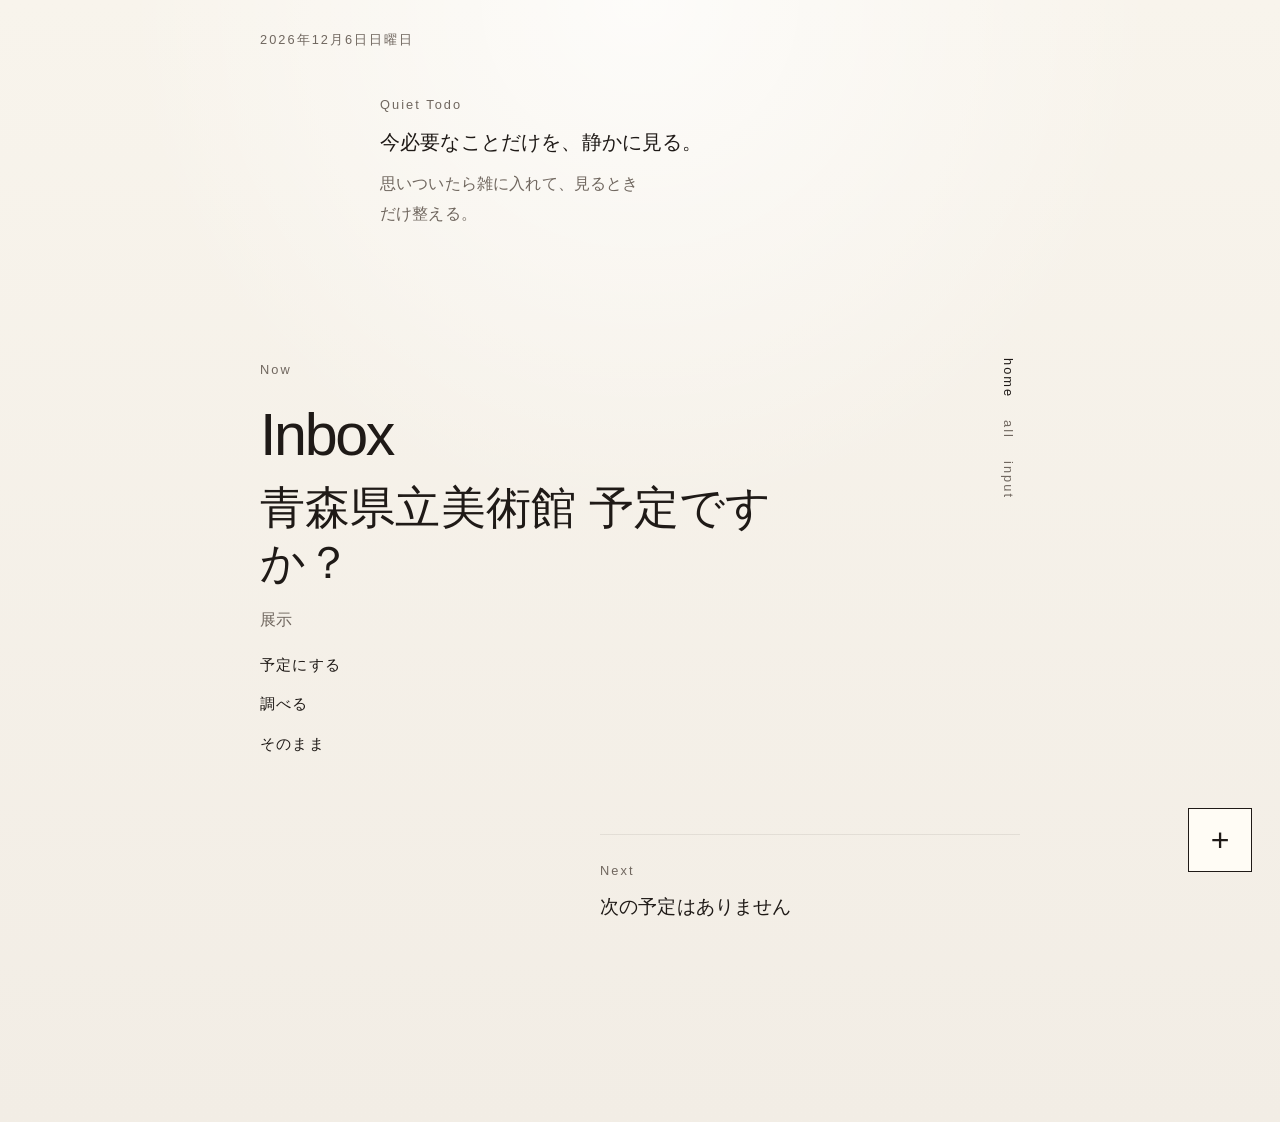
==== commit 0e5b8efc: "20260820update2" ====
--- a/index.html
+++ b/index.html
@@ -5,7 +5,7 @@
   <meta charset="UTF-8" />
   <meta name="viewport" content="width=device-width, initial-scale=1.0" />
   <title>Quiet Todo</title>
-  <link rel="stylesheet" href="/style.css" />
+  <link rel="stylesheet" href="./style.css" />
 </head>
 
 <body>
@@ -153,6 +153,25 @@
           </form>
         </section>
       </section>
+
+      <section id="edit-view" class="view-section is-hidden" aria-labelledby="edit-heading">
+        <div class="view-head">
+          <button id="back-from-edit" class="subtle-link" type="button">&#25147;&#12427;</button>
+        </div>
+        <section class="entry-stage">
+          <p class="section-mark" id="edit-heading">&#26360;&#12365;&#30452;&#12377;</p>
+          <form id="edit-form" class="entry-form">
+            <div class="entry-copy">
+              <p class="entry-copy-main">&#20803;&#12398;&#20837;&#21147;&#25991;&#12434;&#12381;&#12398;&#12414;&#12414;&#26360;&#12365;&#30452;&#12375;&#12414;&#12377;&#12290;</p>
+              <p class="entry-copy-sub">Leave it here. We&apos;ll sort it again.</p>
+            </div>
+            <label class="entry-label" for="edit-raw">&#20837;&#21147;&#25991;</label>
+            <textarea id="edit-raw" class="entry-box" rows="6"></textarea>
+            <p class="subtle-status" id="edit-status"></p>
+            <button class="primary-button" type="submit">&#20445;&#23384;</button>
+          </form>
+        </section>
+      </section>
     </main>
   </div>
 
@@ -166,11 +185,28 @@
     <button id="fab-button" class="fab-button" type="button" aria-expanded="false" aria-controls="fab-menu">+</button>
   </div>
 
+  <div id="completion-signal" class="completion-signal is-hidden" aria-hidden="true">
+    <svg id="completion-icon-trash" class="completion-icon is-hidden" viewBox="0 0 16 16">
+      <path d="M4 4.5H12"></path>
+      <path d="M5.2 4.5V13H10.8V4.5"></path>
+      <path d="M6.8 2.8H9.2"></path>
+      <path d="M7 6.3V11.1"></path>
+      <path d="M9 6.3V11.1"></path>
+    </svg>
+    <svg id="completion-icon-archive" class="completion-icon is-hidden" viewBox="0 0 16 16">
+      <path d="M3.5 4H12.5"></path>
+      <path d="M4.2 5.2H11.8V12.8H4.2Z"></path>
+      <path d="M6.3 8H9.7"></path>
+      <path d="M8 8V10.2"></path>
+    </svg>
+  </div>
+
   <template id="focus-template-a">
     <article class="focus-article focus-article-a">
       <p class="focus-time"></p>
       <h1 class="focus-title"></h1>
       <p class="focus-support"></p>
+      <div class="focus-actions"></div>
     </article>
   </template>
 
@@ -179,6 +215,7 @@
       <p class="focus-time"></p>
       <h1 class="focus-title"></h1>
       <p class="focus-support"></p>
+      <div class="focus-actions"></div>
     </article>
   </template>
 
@@ -195,10 +232,11 @@
       <p class="all-time"></p>
       <h2 class="all-title"></h2>
       <p class="all-support"></p>
-    </article>
-  </template>
-
-  <script src="/app.js"></script>
+      <button class="all-edit-link" type="button">&#26360;&#12365;&#30452;&#12377;</button>
+    </article>
+  </template>
+
+  <script src="./app.js"></script>
 </body>
 
 </html>
--- a/style.css
+++ b/style.css
@@ -472,6 +472,133 @@
   margin-top: 3vh;
 }
 
+.focus-actions {
+  display: grid;
+  gap: 12px;
+  justify-items: start;
+}
+
+.focus-action {
+  appearance: none;
+  border: none;
+  background: transparent;
+  color: var(--color-text);
+  padding: 0;
+  text-align: left;
+  cursor: pointer;
+}
+
+.focus-action-a {
+  font-size: 0.95rem;
+  letter-spacing: 0.08em;
+}
+
+.focus-action-a:hover {
+  text-decoration: underline;
+}
+
+.app-shell[data-home-variant="B"] .focus-actions {
+  margin-top: 8vh;
+  gap: 28px;
+  justify-items: start;
+  padding-left: 7vw;
+}
+
+.app-shell[data-home-variant="B"] .focus-action {
+  color: #111111;
+  font-family: var(--font-family-base);
+  letter-spacing: 0.14em;
+  line-height: 1.9;
+}
+
+.app-shell[data-home-variant="B"] .focus-action-primary {
+  font-size: 1.4rem;
+  font-weight: 400;
+}
+
+.app-shell[data-home-variant="B"] .focus-action-middle {
+  font-size: 1.05rem;
+  font-weight: 400;
+}
+
+.app-shell[data-home-variant="B"] .focus-action-subtle {
+  font-size: 0.82rem;
+  font-weight: 300;
+  color: #6f6f6f;
+}
+
+.app-shell[data-home-variant="B"] .focus-action:hover {
+  text-decoration: underline;
+  text-underline-offset: 3px;
+  letter-spacing: 0.16em;
+}
+
+.app-shell[data-home-variant="B"] .focus-article-b {
+  transform-origin: left center;
+}
+
+.app-shell[data-home-variant="B"] .focus-article-b.is-completing {
+  animation: bCompleteFade 420ms cubic-bezier(0.4, 0, 0.2, 1) forwards;
+}
+
+.completion-signal {
+  position: fixed;
+  right: 26px;
+  bottom: 30px;
+  width: 16px;
+  height: 16px;
+  pointer-events: none;
+  opacity: 0;
+  transform: translate3d(0, 0, 0) scale(0.96);
+}
+
+.completion-signal.is-active {
+  animation: completionSignalIn 420ms cubic-bezier(0.4, 0, 0.2, 1) forwards;
+}
+
+.completion-icon {
+  width: 16px;
+  height: 16px;
+}
+
+.completion-icon path {
+  fill: none;
+  stroke: #111111;
+  stroke-width: 1;
+  stroke-linecap: butt;
+  stroke-linejoin: miter;
+}
+
+@keyframes bCompleteFade {
+  0% {
+    opacity: 1;
+    transform: translate3d(0, 0, 0) scale(1);
+  }
+  65% {
+    opacity: 0.72;
+    transform: translate3d(48px, 18px, 0) scale(0.965);
+  }
+  100% {
+    opacity: 0;
+    transform: translate3d(92px, 34px, 0) scale(0.92);
+  }
+}
+
+@keyframes completionSignalIn {
+  0% {
+    opacity: 0;
+    transform: translate3d(0, 0, 0) scale(0.96);
+  }
+  35% {
+    opacity: 1;
+    transform: translate3d(0, 0, 0) scale(1);
+  }
+  100% {
+    opacity: 0.78;
+    transform: translate3d(0, 0, 0) scale(1);
+  }
+}
+
 .focus-support,
 .next-time,
 .next-title {
@@ -578,10 +705,28 @@
   gap: 12px;
   padding: 24px 0;
   border-top: 1px solid var(--color-line);
+  cursor: pointer;
+}
+
+.all-edit-link {
+  appearance: none;
+  border: none;
+  background: transparent;
+  color: var(--color-muted);
+  padding: 0;
+  justify-self: start;
+  font-size: 0.9rem;
+  letter-spacing: 0.08em;
+  cursor: pointer;
+}
+
+.all-edit-link:hover {
+  text-decoration: underline;
+  text-underline-offset: 3px;
 }
 
 .app-shell[data-home-variant="B"] .all-item {
-  grid-template-columns: 120px 120px minmax(0, 1fr);
+  grid-template-columns: 120px 120px minmax(0, 1fr) auto;
   gap: 12px 34px;
   align-items: start;
   padding: 26px 0 42px;
@@ -604,6 +749,23 @@
 .app-shell[data-home-variant="B"] .all-title,
 .app-shell[data-home-variant="B"] .all-support {
   grid-column: 3;
+}
+
+.app-shell[data-home-variant="B"] .all-edit-link {
+  grid-column: 4;
+  grid-row: 2;
+  align-self: start;
+  justify-self: end;
+  font-family: var(--font-family-base);
+  font-size: 0.8rem;
+  font-weight: 300;
+  letter-spacing: 0.16em;
+  color: #6f6f6f;
+}
+
+.app-shell[data-home-variant="B"] .all-edit-link:hover {
+  color: #111111;
+  letter-spacing: 0.18em;
 }
 
 .app-shell[data-home-variant="B"] .all-time {
@@ -675,6 +837,10 @@
   gap: 30px;
   backdrop-filter: none;
   padding-left: 10vw;
+}
+
+.app-shell[data-home-variant="B"] #edit-form {
+  max-width: 820px;
 }
 
 .entry-copy {
@@ -917,7 +1083,8 @@
   }
 
   .app-shell[data-home-variant="B"] .all-title,
-  .app-shell[data-home-variant="B"] .all-support {
+  .app-shell[data-home-variant="B"] .all-support,
+  .app-shell[data-home-variant="B"] .all-edit-link {
     grid-column: auto;
   }
 
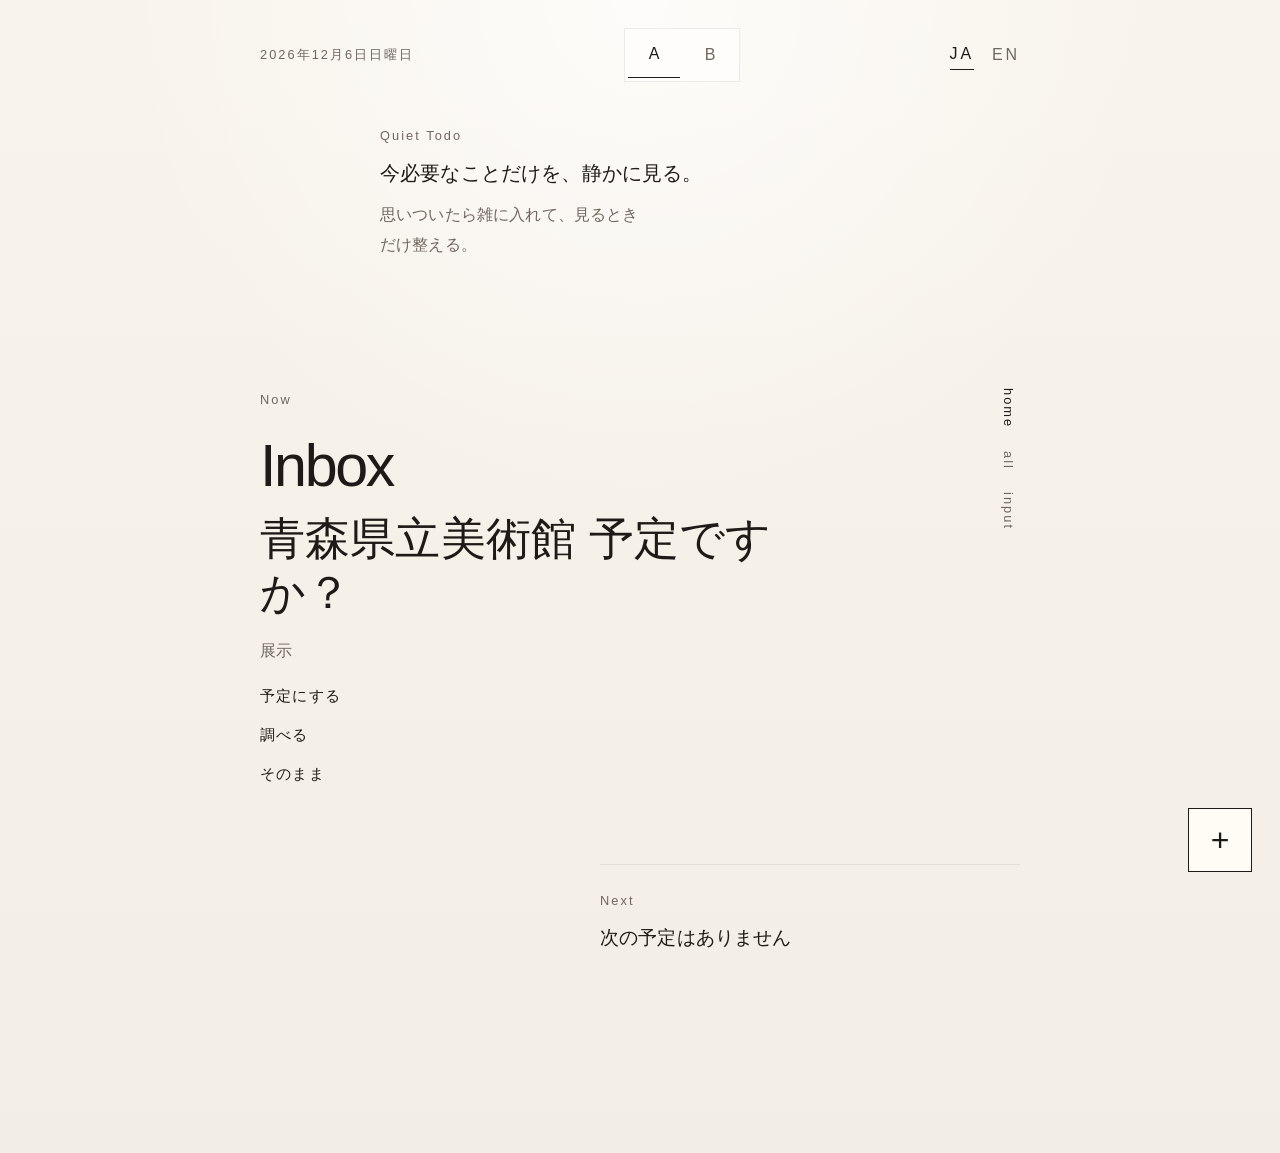
==== commit 8856a1b1: "20260820update4" ====
--- a/index.html
+++ b/index.html
@@ -16,6 +16,10 @@
         <button id="variant-a" class="variant-button" type="button" data-variant="A">A</button>
         <button id="variant-b" class="variant-button" type="button" data-variant="B">B</button>
       </div>
+      <div class="language-switch" aria-label="Language switch">
+        <button class="language-button" type="button" data-language="ja">JA</button>
+        <button class="language-button" type="button" data-language="en">EN</button>
+      </div>
     </header>
 
     <main class="layout">
@@ -24,25 +28,25 @@
           <section class="hero-intro hero-intro-standalone" aria-labelledby="hero-intro-heading">
             <p class="section-mark" id="hero-intro-heading">Quiet Todo</p>
             <div class="hero-intro-copy">
-              <p class="hero-intro-main">&#20170;&#24517;&#35201;&#12394;&#12371;&#12392;&#12384;&#12369;&#12434;&#12289;&#38745;&#12363;&#12395;&#35211;&#12427;&#12290;</p>
-              <p class="hero-intro-sub">&#24605;&#12356;&#12388;&#12356;&#12383;&#12425;&#38609;&#12395;&#20837;&#12428;&#12390;&#12289;&#35211;&#12427;&#12392;&#12365;&#12384;&#12369;&#25972;&#12360;&#12427;&#12290;</p>
+              <p class="hero-intro-main" data-i18n="heroMain">&#20170;&#24517;&#35201;&#12394;&#12371;&#12392;&#12384;&#12369;&#12434;&#12289;&#38745;&#12363;&#12395;&#35211;&#12427;&#12290;</p>
+              <p class="hero-intro-sub" data-i18n="heroSub">&#24605;&#12356;&#12388;&#12356;&#12383;&#12425;&#38609;&#12395;&#20837;&#12428;&#12390;&#12289;&#35211;&#12427;&#12392;&#12365;&#12384;&#12369;&#25972;&#12360;&#12427;&#12290;</p>
             </div>
           </section>
           <div class="spatial-frame home-flow">
             <div class="flow-main">
-              <p class="section-mark" id="home-heading-a">Now</p>
+              <p class="section-mark" id="home-heading-a" data-i18n="nowHeading">Now</p>
               <div id="focus-card-a" class="focus-card"></div>
             </div>
             <aside class="flow-side" aria-label="Home navigation">
               <nav class="side-rail">
-                <span class="side-rail-item is-current">home</span>
-                <span class="side-rail-item">all</span>
-                <span class="side-rail-item">input</span>
+                <span class="side-rail-item is-current" data-i18n="navHome">home</span>
+                <span class="side-rail-item" data-i18n="navAll">all</span>
+                <span class="side-rail-item" data-i18n="navInput">input</span>
               </nav>
             </aside>
           </div>
           <section class="next-block" aria-labelledby="next-heading-a">
-            <p class="section-mark" id="next-heading-a">Next</p>
+            <p class="section-mark" id="next-heading-a" data-i18n="nextHeading">Next</p>
             <div id="next-card-a" class="next-card"></div>
           </section>
         </section>
@@ -55,23 +59,23 @@
             </aside>
             <section class="b-home-main">
               <nav class="b-home-top-nav" aria-label="Home B navigation">
-                <span class="b-home-nav-item">home</span>
-                <span class="b-home-nav-item">all</span>
-                <span class="b-home-nav-item">input</span>
+                <span class="b-home-nav-item" data-i18n="navHome">home</span>
+                <span class="b-home-nav-item" data-i18n="navAll">all</span>
+                <span class="b-home-nav-item" data-i18n="navInput">input</span>
               </nav>
               <div class="b-home-focus-wrap">
                 <div id="focus-card-b" class="focus-card"></div>
               </div>
               <div class="b-home-next-wrap" aria-labelledby="home-heading-b">
-                <p class="section-mark" id="home-heading-b">Next</p>
+                <p class="section-mark" id="home-heading-b" data-i18n="nextHeading">Next</p>
                 <div id="next-card-b" class="next-card"></div>
               </div>
             </section>
             <aside class="b-home-right-rail">
               <div class="b-home-brand">H O M E</div>
               <div class="b-home-subrail">
-                <span>now</span>
-                <span>next</span>
+                <span data-i18n="navNowLower">now</span>
+                <span data-i18n="navNextLower">next</span>
               </div>
             </aside>
           </div>
@@ -80,14 +84,14 @@
 
       <section id="all-view" class="view-section is-hidden" aria-labelledby="all-heading">
         <div class="view-head">
-          <button id="back-from-all" class="subtle-link" type="button">&#25147;&#12427;</button>
+          <button id="back-from-all" class="subtle-link" type="button" data-i18n="back">&#25147;&#12427;</button>
         </div>
         <section class="all-stage">
           <div class="all-stage-head">
-            <p class="section-mark" id="all-heading">&#12377;&#12409;&#12390;&#12434;&#35211;&#12427;</p>
+            <p class="section-mark" id="all-heading" data-i18n="viewAll">&#12377;&#12409;&#12390;&#12434;&#35211;&#12427;</p>
             <div class="sort-switch" id="sort-switch" aria-label="&#20006;&#12403;&#26367;&#12360;">
-              <button class="sort-button" type="button" data-sort="priority">&#20778;&#20808;&#38918;</button>
-              <button class="sort-button" type="button" data-sort="time">&#26178;&#38291;&#38918;</button>
+              <button class="sort-button" type="button" data-sort="priority" data-i18n="sortPriority">&#20778;&#20808;&#38918;</button>
+              <button class="sort-button" type="button" data-sort="time" data-i18n="sortTime">&#26178;&#38291;&#38918;</button>
             </div>
           </div>
           <div id="all-list" class="all-list"></div>
@@ -96,79 +100,79 @@
 
       <section id="schedule-view" class="view-section is-hidden" aria-labelledby="schedule-heading">
         <div class="view-head">
-          <button id="back-from-schedule" class="subtle-link" type="button">&#25147;&#12427;</button>
-        </div>
-        <section class="entry-stage">
-          <p class="section-mark" id="schedule-heading">&#26032;&#12375;&#12356;&#20104;&#23450;</p>
+          <button id="back-from-schedule" class="subtle-link" type="button" data-i18n="back">&#25147;&#12427;</button>
+        </div>
+        <section class="entry-stage">
+          <p class="section-mark" id="schedule-heading" data-i18n="newSchedule">&#26032;&#12375;&#12356;&#20104;&#23450;</p>
           <form id="schedule-form" class="entry-form">
             <div class="entry-copy">
-              <p class="entry-copy-main">&#24605;&#12356;&#12388;&#12356;&#12383;&#12414;&#12414;&#12289;&#12473;&#12506;&#12540;&#12473;&#12391;&#12290;</p>
-              <p class="entry-copy-sub">Leave it here. We&apos;ll sort it.</p>
-            </div>
-            <label class="entry-label" for="schedule-raw">&#38609;&#12395;&#20837;&#21147;</label>
+              <p class="entry-copy-main" data-i18n="entryMain">&#24605;&#12356;&#12388;&#12356;&#12383;&#12414;&#12414;&#12289;&#12473;&#12506;&#12540;&#12473;&#12391;&#12290;</p>
+              <p class="entry-copy-sub" data-i18n="entrySub">Leave it here. We&apos;ll sort it.</p>
+            </div>
+            <label class="entry-label" for="schedule-raw" data-i18n="rawInput">&#38609;&#12395;&#20837;&#21147;</label>
             <textarea id="schedule-raw" class="entry-box" rows="6"
-              placeholder="&#27503;&#21307;&#32773; &#20104;&#32004; 15&#26178;"></textarea>
+              placeholder="&#27503;&#21307;&#32773; &#20104;&#32004; 15&#26178;" data-i18n-placeholder="schedulePlaceholder"></textarea>
             <p class="subtle-status" id="schedule-status"></p>
-            <button class="primary-button" type="submit">&#20445;&#23384;</button>
+            <button class="primary-button" type="submit" data-i18n="save">&#20445;&#23384;</button>
           </form>
         </section>
       </section>
 
       <section id="todo-view" class="view-section is-hidden" aria-labelledby="todo-heading">
         <div class="view-head">
-          <button id="back-from-todo" class="subtle-link" type="button">&#25147;&#12427;</button>
-        </div>
-        <section class="entry-stage">
-          <p class="section-mark" id="todo-heading">&#12420;&#12427;&#12371;&#12392;&#12434;&#36861;&#21152;</p>
+          <button id="back-from-todo" class="subtle-link" type="button" data-i18n="back">&#25147;&#12427;</button>
+        </div>
+        <section class="entry-stage">
+          <p class="section-mark" id="todo-heading" data-i18n="addTodo">&#12420;&#12427;&#12371;&#12392;&#12434;&#36861;&#21152;</p>
           <form id="todo-form" class="entry-form">
             <div class="entry-copy">
-              <p class="entry-copy-main">&#24605;&#12356;&#12388;&#12356;&#12383;&#12414;&#12414;&#12289;&#12473;&#12506;&#12540;&#12473;&#12391;&#12290;</p>
-              <p class="entry-copy-sub">Leave it here. We&apos;ll sort it.</p>
-            </div>
-            <label class="entry-label" for="todo-raw">&#38609;&#12395;&#20837;&#21147;</label>
+              <p class="entry-copy-main" data-i18n="entryMain">&#24605;&#12356;&#12388;&#12356;&#12383;&#12414;&#12414;&#12289;&#12473;&#12506;&#12540;&#12473;&#12391;&#12290;</p>
+              <p class="entry-copy-sub" data-i18n="entrySub">Leave it here. We&apos;ll sort it.</p>
+            </div>
+            <label class="entry-label" for="todo-raw" data-i18n="rawInput">&#38609;&#12395;&#20837;&#21147;</label>
             <textarea id="todo-raw" class="entry-box" rows="6"
-              placeholder="&#35506;&#38988; &#25552;&#20986; &#37329;&#26332; &#20808;&#29983;"></textarea>
+              placeholder="&#35506;&#38988; &#25552;&#20986; &#37329;&#26332; &#20808;&#29983;" data-i18n-placeholder="todoPlaceholder"></textarea>
             <p class="subtle-status" id="todo-status"></p>
-            <button class="primary-button" type="submit">&#20445;&#23384;</button>
+            <button class="primary-button" type="submit" data-i18n="save">&#20445;&#23384;</button>
           </form>
         </section>
       </section>
 
       <section id="memo-view" class="view-section is-hidden" aria-labelledby="memo-heading">
         <div class="view-head">
-          <button id="back-from-memo" class="subtle-link" type="button">&#25147;&#12427;</button>
-        </div>
-        <section class="entry-stage">
-          <p class="section-mark" id="memo-heading">&#12513;&#12514;</p>
+          <button id="back-from-memo" class="subtle-link" type="button" data-i18n="back">&#25147;&#12427;</button>
+        </div>
+        <section class="entry-stage">
+          <p class="section-mark" id="memo-heading" data-i18n="memo">&#12513;&#12514;</p>
           <form id="memo-form" class="entry-form">
             <div class="entry-copy">
-              <p class="entry-copy-main">&#24605;&#12356;&#12388;&#12356;&#12383;&#12414;&#12414;&#12289;&#12473;&#12506;&#12540;&#12473;&#12391;&#12290;</p>
-              <p class="entry-copy-sub">Leave it here. We&apos;ll sort it.</p>
-            </div>
-            <label class="entry-label" for="memo-raw">&#38609;&#12395;&#20837;&#21147;</label>
+              <p class="entry-copy-main" data-i18n="entryMain">&#24605;&#12356;&#12388;&#12356;&#12383;&#12414;&#12414;&#12289;&#12473;&#12506;&#12540;&#12473;&#12391;&#12290;</p>
+              <p class="entry-copy-sub" data-i18n="entrySub">Leave it here. We&apos;ll sort it.</p>
+            </div>
+            <label class="entry-label" for="memo-raw" data-i18n="rawInput">&#38609;&#12395;&#20837;&#21147;</label>
             <textarea id="memo-raw" class="entry-box" rows="6"
-              placeholder="&#38738;&#26862;&#30476;&#31435;&#32654;&#34899;&#39208; &#23637;&#31034;"></textarea>
+              placeholder="&#38738;&#26862;&#30476;&#31435;&#32654;&#34899;&#39208; &#23637;&#31034;" data-i18n-placeholder="memoPlaceholder"></textarea>
             <p class="subtle-status" id="memo-status"></p>
-            <button class="primary-button" type="submit">&#20445;&#23384;</button>
+            <button class="primary-button" type="submit" data-i18n="save">&#20445;&#23384;</button>
           </form>
         </section>
       </section>
 
       <section id="edit-view" class="view-section is-hidden" aria-labelledby="edit-heading">
         <div class="view-head">
-          <button id="back-from-edit" class="subtle-link" type="button">&#25147;&#12427;</button>
-        </div>
-        <section class="entry-stage">
-          <p class="section-mark" id="edit-heading">&#26360;&#12365;&#30452;&#12377;</p>
+          <button id="back-from-edit" class="subtle-link" type="button" data-i18n="back">&#25147;&#12427;</button>
+        </div>
+        <section class="entry-stage">
+          <p class="section-mark" id="edit-heading" data-i18n="rewrite">&#26360;&#12365;&#30452;&#12377;</p>
           <form id="edit-form" class="entry-form">
             <div class="entry-copy">
-              <p class="entry-copy-main">&#20803;&#12398;&#20837;&#21147;&#25991;&#12434;&#12381;&#12398;&#12414;&#12414;&#26360;&#12365;&#30452;&#12375;&#12414;&#12377;&#12290;</p>
-              <p class="entry-copy-sub">Leave it here. We&apos;ll sort it again.</p>
-            </div>
-            <label class="entry-label" for="edit-raw">&#20837;&#21147;&#25991;</label>
+              <p class="entry-copy-main" data-i18n="editMain">&#20803;&#12398;&#20837;&#21147;&#25991;&#12434;&#12381;&#12398;&#12414;&#12414;&#26360;&#12365;&#30452;&#12375;&#12414;&#12377;&#12290;</p>
+              <p class="entry-copy-sub" data-i18n="editSub">Leave it here. We&apos;ll sort it again.</p>
+            </div>
+            <label class="entry-label" for="edit-raw" data-i18n="inputText">&#20837;&#21147;&#25991;</label>
             <textarea id="edit-raw" class="entry-box" rows="6"></textarea>
             <p class="subtle-status" id="edit-status"></p>
-            <button class="primary-button" type="submit">&#20445;&#23384;</button>
+            <button class="primary-button" type="submit" data-i18n="save">&#20445;&#23384;</button>
           </form>
         </section>
       </section>
@@ -177,10 +181,10 @@
 
   <div class="fab-wrap">
     <div id="fab-menu" class="fab-menu is-hidden" role="menu" aria-label="&#36861;&#21152;&#12513;&#12491;&#12517;&#12540;">
-      <button class="fab-menu-item" type="button" data-open-view="schedule">&#26032;&#12375;&#12356;&#20104;&#23450;</button>
-      <button class="fab-menu-item" type="button" data-open-view="todo">&#12420;&#12427;&#12371;&#12392;&#12434;&#36861;&#21152;</button>
-      <button class="fab-menu-item" type="button" data-open-view="memo">&#12513;&#12514;</button>
-      <button class="fab-menu-item" type="button" data-open-view="all">&#12377;&#12409;&#12390;&#12434;&#35211;&#12427;</button>
+      <button class="fab-menu-item" type="button" data-open-view="schedule" data-i18n="newSchedule">&#26032;&#12375;&#12356;&#20104;&#23450;</button>
+      <button class="fab-menu-item" type="button" data-open-view="todo" data-i18n="addTodo">&#12420;&#12427;&#12371;&#12392;&#12434;&#36861;&#21152;</button>
+      <button class="fab-menu-item" type="button" data-open-view="memo" data-i18n="memo">&#12513;&#12514;</button>
+      <button class="fab-menu-item" type="button" data-open-view="all" data-i18n="viewAll">&#12377;&#12409;&#12390;&#12434;&#35211;&#12427;</button>
     </div>
     <button id="fab-button" class="fab-button" type="button" aria-expanded="false" aria-controls="fab-menu">+</button>
   </div>
@@ -232,7 +236,7 @@
       <p class="all-time"></p>
       <h2 class="all-title"></h2>
       <p class="all-support"></p>
-      <button class="all-edit-link" type="button">&#26360;&#12365;&#30452;&#12377;</button>
+      <button class="all-edit-link" type="button" data-i18n="rewrite">&#26360;&#12365;&#30452;&#12377;</button>
     </article>
   </template>
 
--- a/style.css
+++ b/style.css
@@ -144,7 +144,8 @@
 }
 
 .home-variant-switch,
-.sort-switch {
+.sort-switch,
+.language-switch {
   display: flex;
   gap: 4px;
   align-items: center;
@@ -154,11 +155,25 @@
 }
 
 .home-variant-switch {
-  display: none;
-}
-
-.home-variant-switch.is-dev-visible {
   display: flex;
+  visibility: visible;
+  opacity: 1;
+  pointer-events: auto;
+  position: relative;
+  z-index: 20;
+  flex-shrink: 0;
+}
+
+.language-switch {
+  border: none;
+  padding: 0;
+  background: transparent;
+  gap: 18px;
+  visibility: visible;
+  opacity: 1;
+  position: relative;
+  z-index: 20;
+  flex-shrink: 0;
 }
 
 .app-shell[data-home-variant="B"] .home-variant-switch {
@@ -171,6 +186,16 @@
   margin-right: 4px;
 }
 
+.app-shell[data-home-variant="B"] .language-switch {
+  position: fixed;
+  right: 22px;
+  top: 180px;
+  display: grid;
+  justify-items: start;
+  gap: 12px;
+  letter-spacing: 0.18em;
+}
+
 .app-shell[data-home-variant="B"] .variant-button {
   min-width: 0;
   padding: 0;
@@ -187,6 +212,7 @@
 
 .variant-button,
 .sort-button,
+.language-button,
 .primary-button,
 .subtle-link,
 .fab-menu-item,
@@ -199,16 +225,38 @@
 }
 
 .variant-button,
-.sort-button {
+.sort-button,
+.language-button {
   min-width: 52px;
   padding: var(--space-2) var(--space-3);
   color: var(--color-muted);
 }
 
 .variant-button.is-active,
-.sort-button.is-active {
+.sort-button.is-active,
+.language-button.is-active {
   color: var(--color-text);
   border-bottom: 1px solid var(--color-text);
+}
+
+.language-button {
+  min-width: 0;
+  padding: 0;
+  letter-spacing: 0.18em;
+}
+
+.app-shell[data-home-variant="B"] .language-button {
+  min-width: 0;
+  padding: 0;
+  color: #8a8a8a;
+  border-bottom: 1px solid transparent;
+  letter-spacing: 0.18em;
+  font-size: 0.94rem;
+}
+
+.app-shell[data-home-variant="B"] .language-button.is-active {
+  color: #111111;
+  border-bottom-color: #111111;
 }
 
 .view-section {
@@ -1033,6 +1081,13 @@
     display: none;
   }
 
+  .app-shell[data-home-variant="B"] .language-switch {
+    position: static;
+    display: flex;
+    gap: 18px;
+    justify-self: end;
+  }
+
   .b-home-main {
     grid-template-columns: 1fr;
     grid-template-rows: auto auto auto;
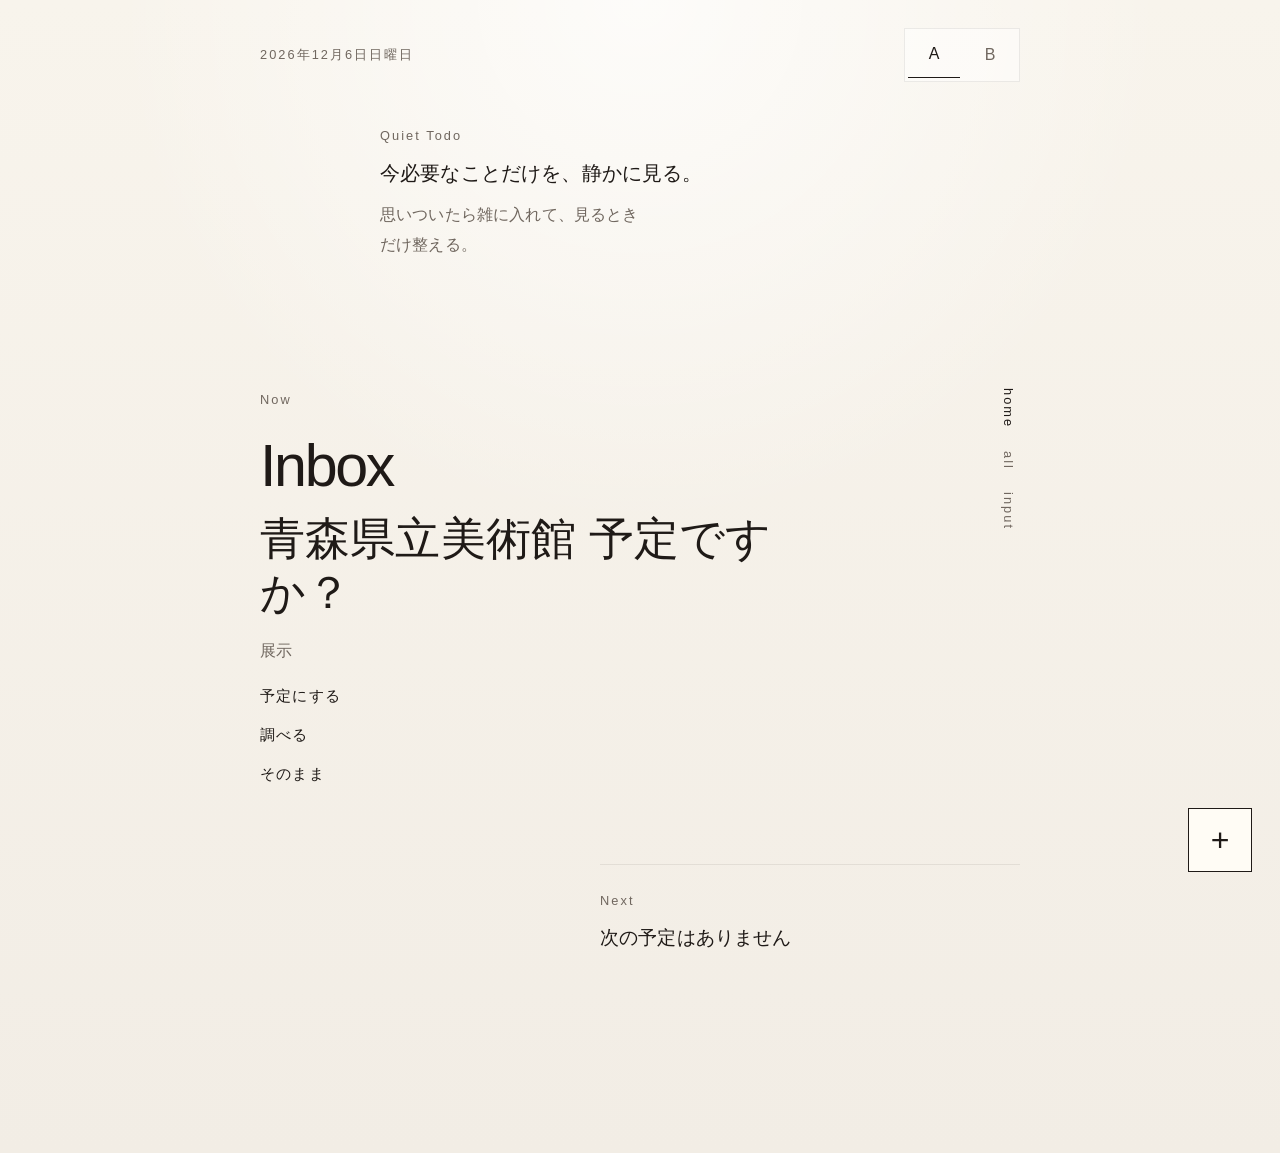
==== commit 072a22cd: "20260820update5" ====
--- a/index.html
+++ b/index.html
@@ -17,7 +17,7 @@
         <button id="variant-b" class="variant-button" type="button" data-variant="B">B</button>
       </div>
       <div class="language-switch" aria-label="Language switch">
-        <button class="language-button" type="button" data-language="ja">JA</button>
+        <button class="language-button" type="button" data-language="ja">JP</button>
         <button class="language-button" type="button" data-language="en">EN</button>
       </div>
     </header>
--- a/style.css
+++ b/style.css
@@ -144,8 +144,7 @@
 }
 
 .home-variant-switch,
-.sort-switch,
-.language-switch {
+.sort-switch {
   display: flex;
   gap: 4px;
   align-items: center;
@@ -165,15 +164,7 @@
 }
 
 .language-switch {
-  border: none;
-  padding: 0;
-  background: transparent;
-  gap: 18px;
-  visibility: visible;
-  opacity: 1;
-  position: relative;
-  z-index: 20;
-  flex-shrink: 0;
+  display: none;
 }
 
 .app-shell[data-home-variant="B"] .home-variant-switch {
@@ -193,6 +184,12 @@
   display: grid;
   justify-items: start;
   gap: 12px;
+  border: none;
+  padding: 0;
+  background: transparent;
+  visibility: visible;
+  opacity: 1;
+  z-index: 20;
   letter-spacing: 0.18em;
 }
 
@@ -243,6 +240,7 @@
   min-width: 0;
   padding: 0;
   letter-spacing: 0.18em;
+  border-bottom: 1px solid transparent;
 }
 
 .app-shell[data-home-variant="B"] .language-button {
